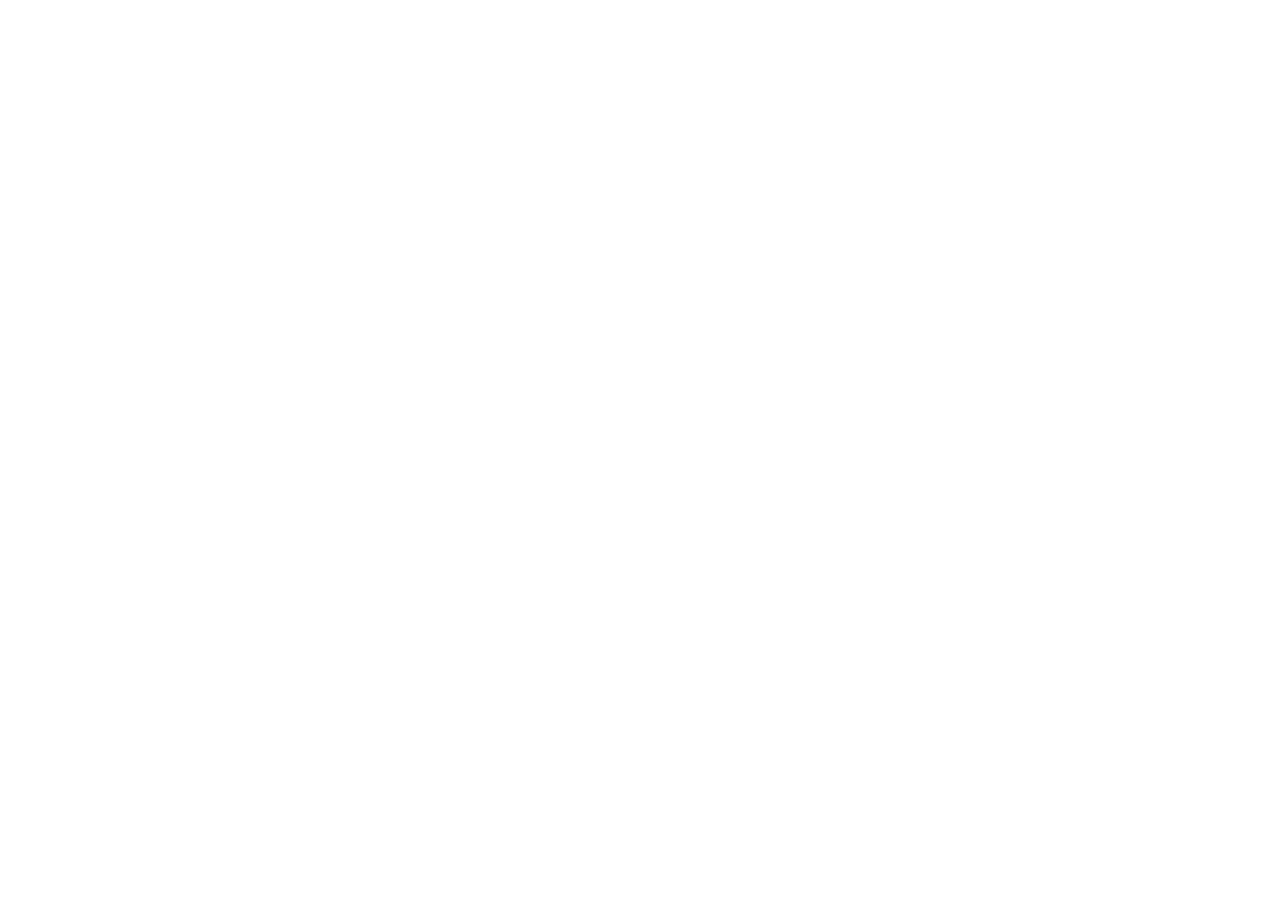
==== index.html @ 7cabc25e "commit" ====
<!DOCTYPE html>
<html lang="en">
<head>
    <meta charset="UTF-8">
    <meta http-equiv="X-UA-Compatible" content="IE=edge">
    <meta name="viewport" content="width=device-width, initial-scale=1.0">
    <title>Document</title>
</head>
<body>
    
</body>
</html>
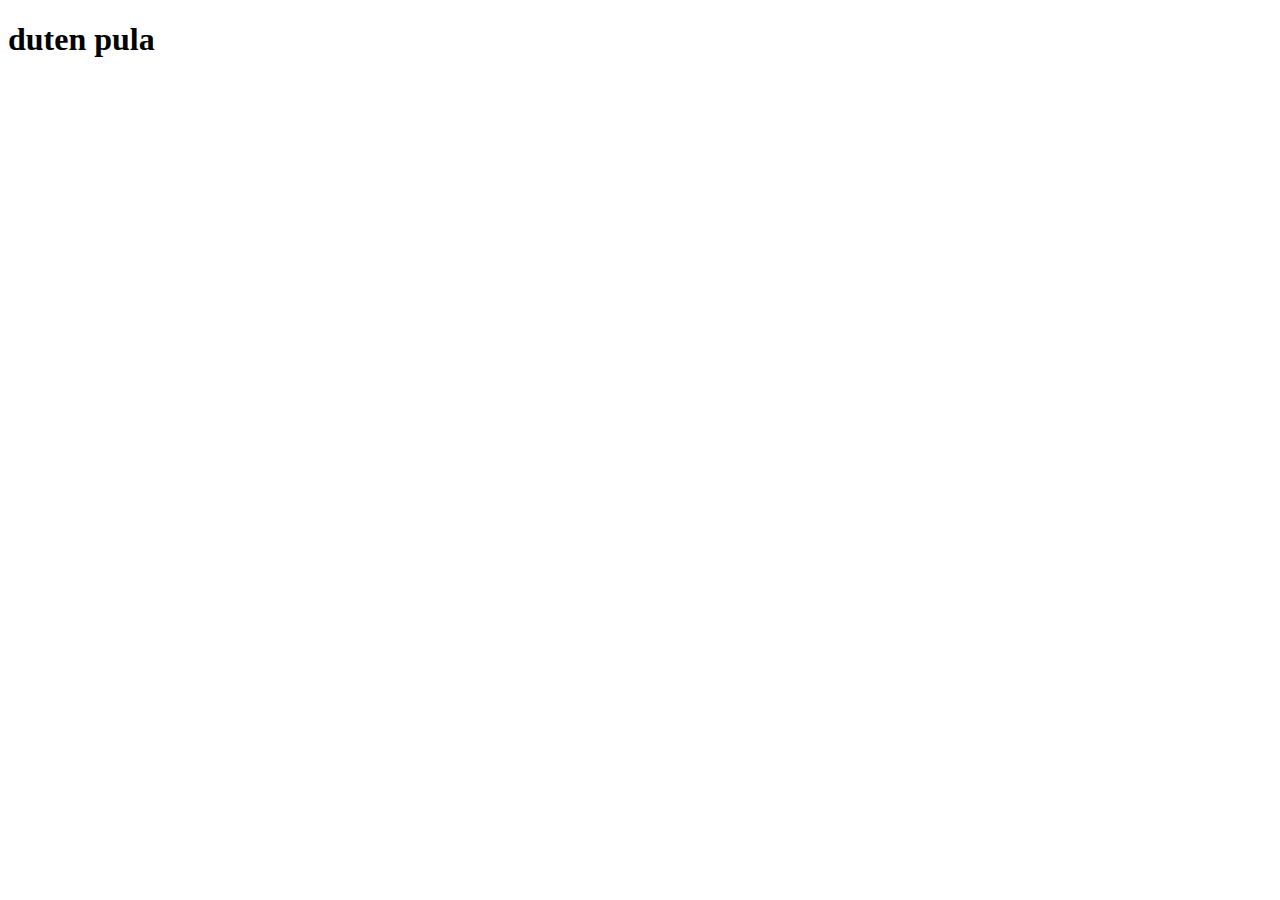
==== commit c82ee465: "add index.html" ====
--- a/index.html
+++ b/index.html
@@ -7,6 +7,8 @@
     <title>Document</title>
 </head>
 <body>
-    
+    <h1>duten pula
+        
+    </h1>
 </body>
 </html>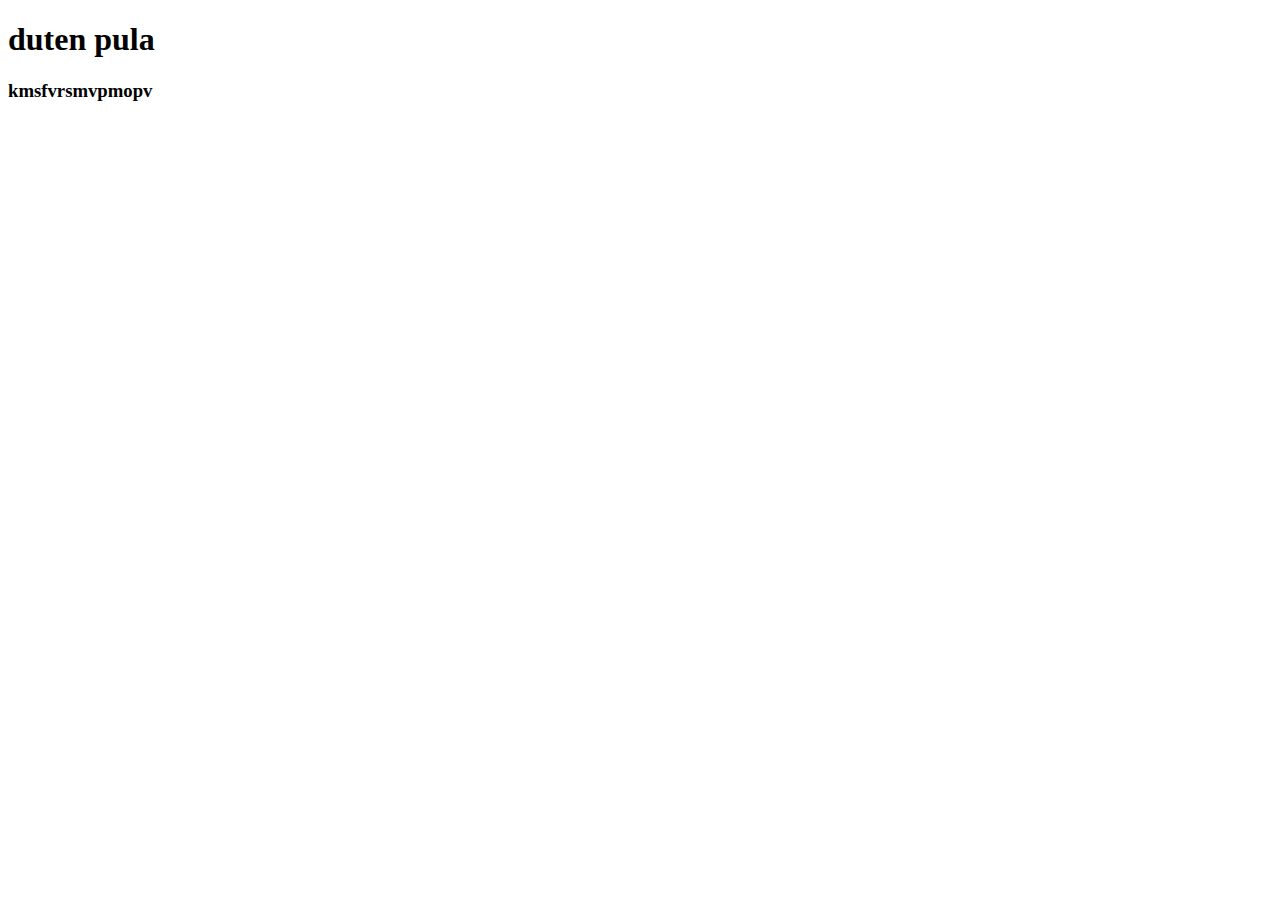
==== commit 3645b00f: "editfile" ====
--- a/index.html
+++ b/index.html
@@ -10,5 +10,6 @@
     <h1>duten pula
         
     </h1>
+    <h3>kmsfvrsmvpmopv</h3>
 </body>
 </html>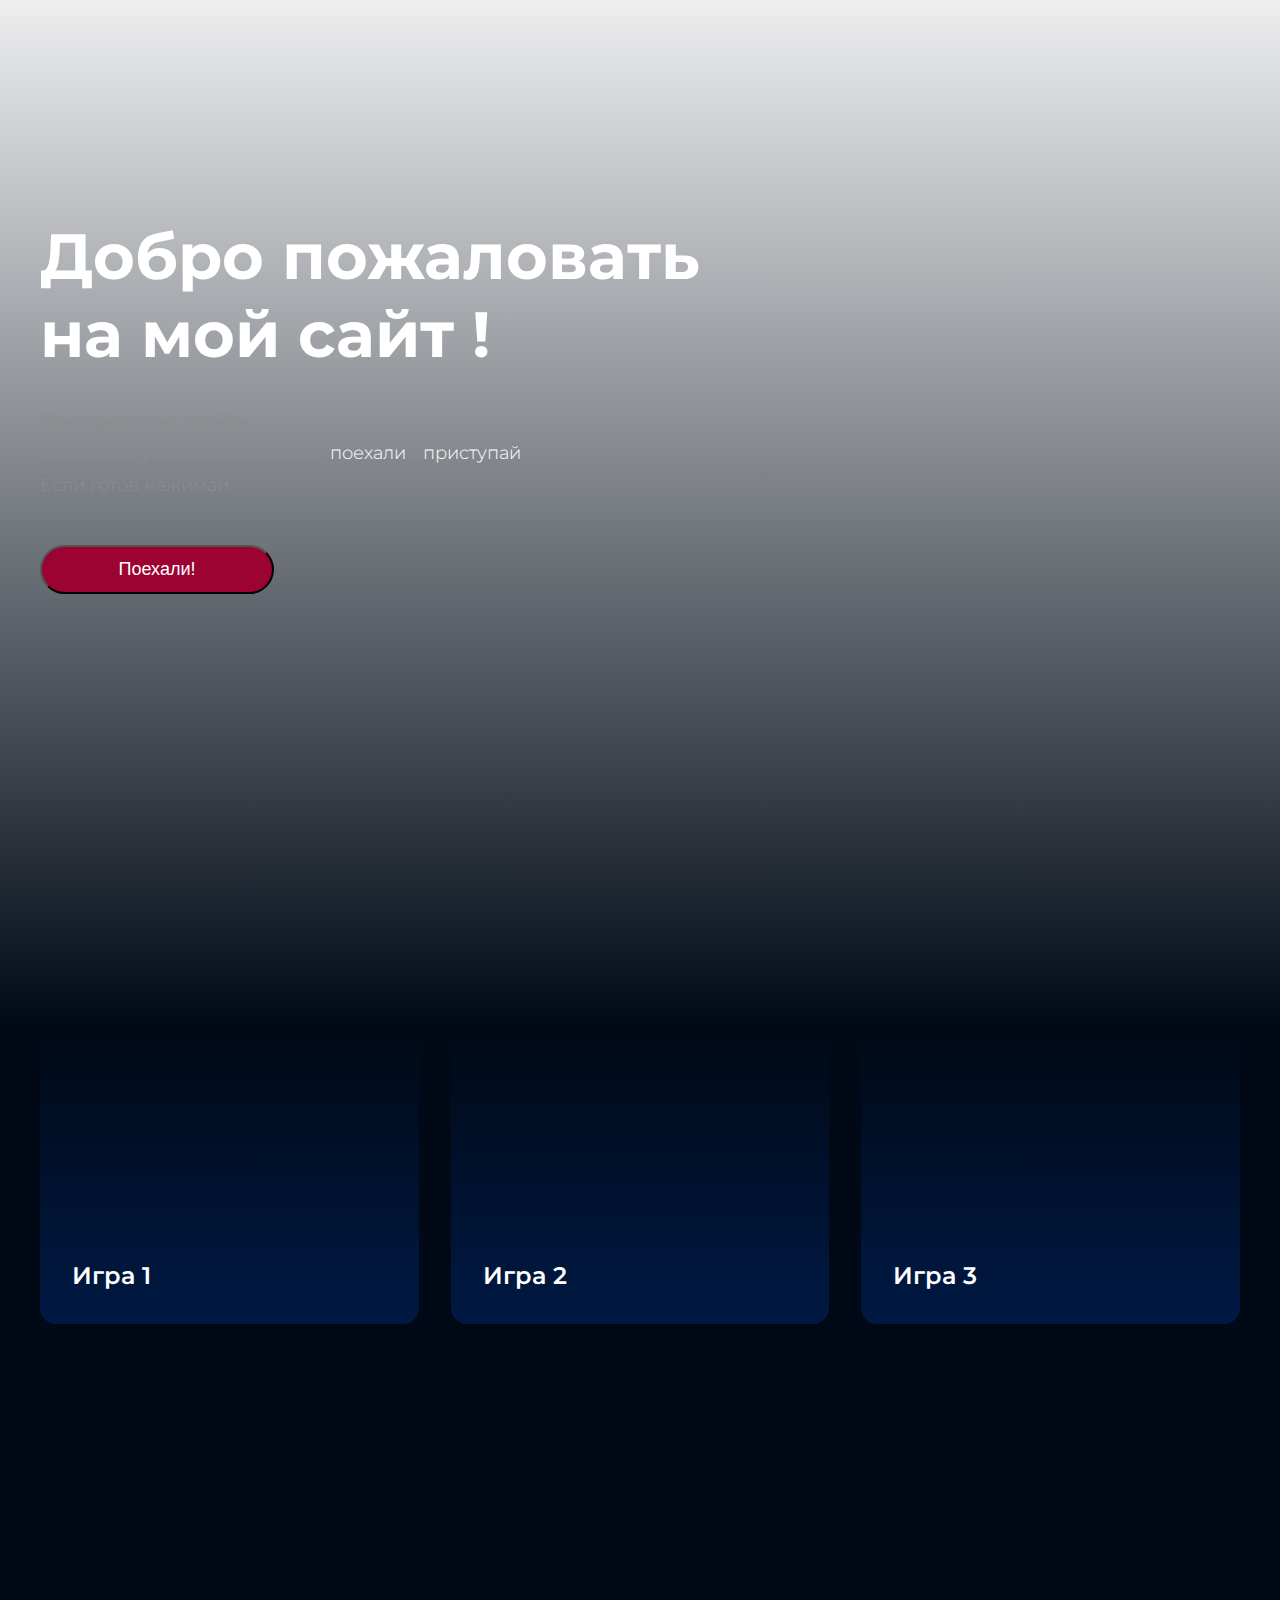
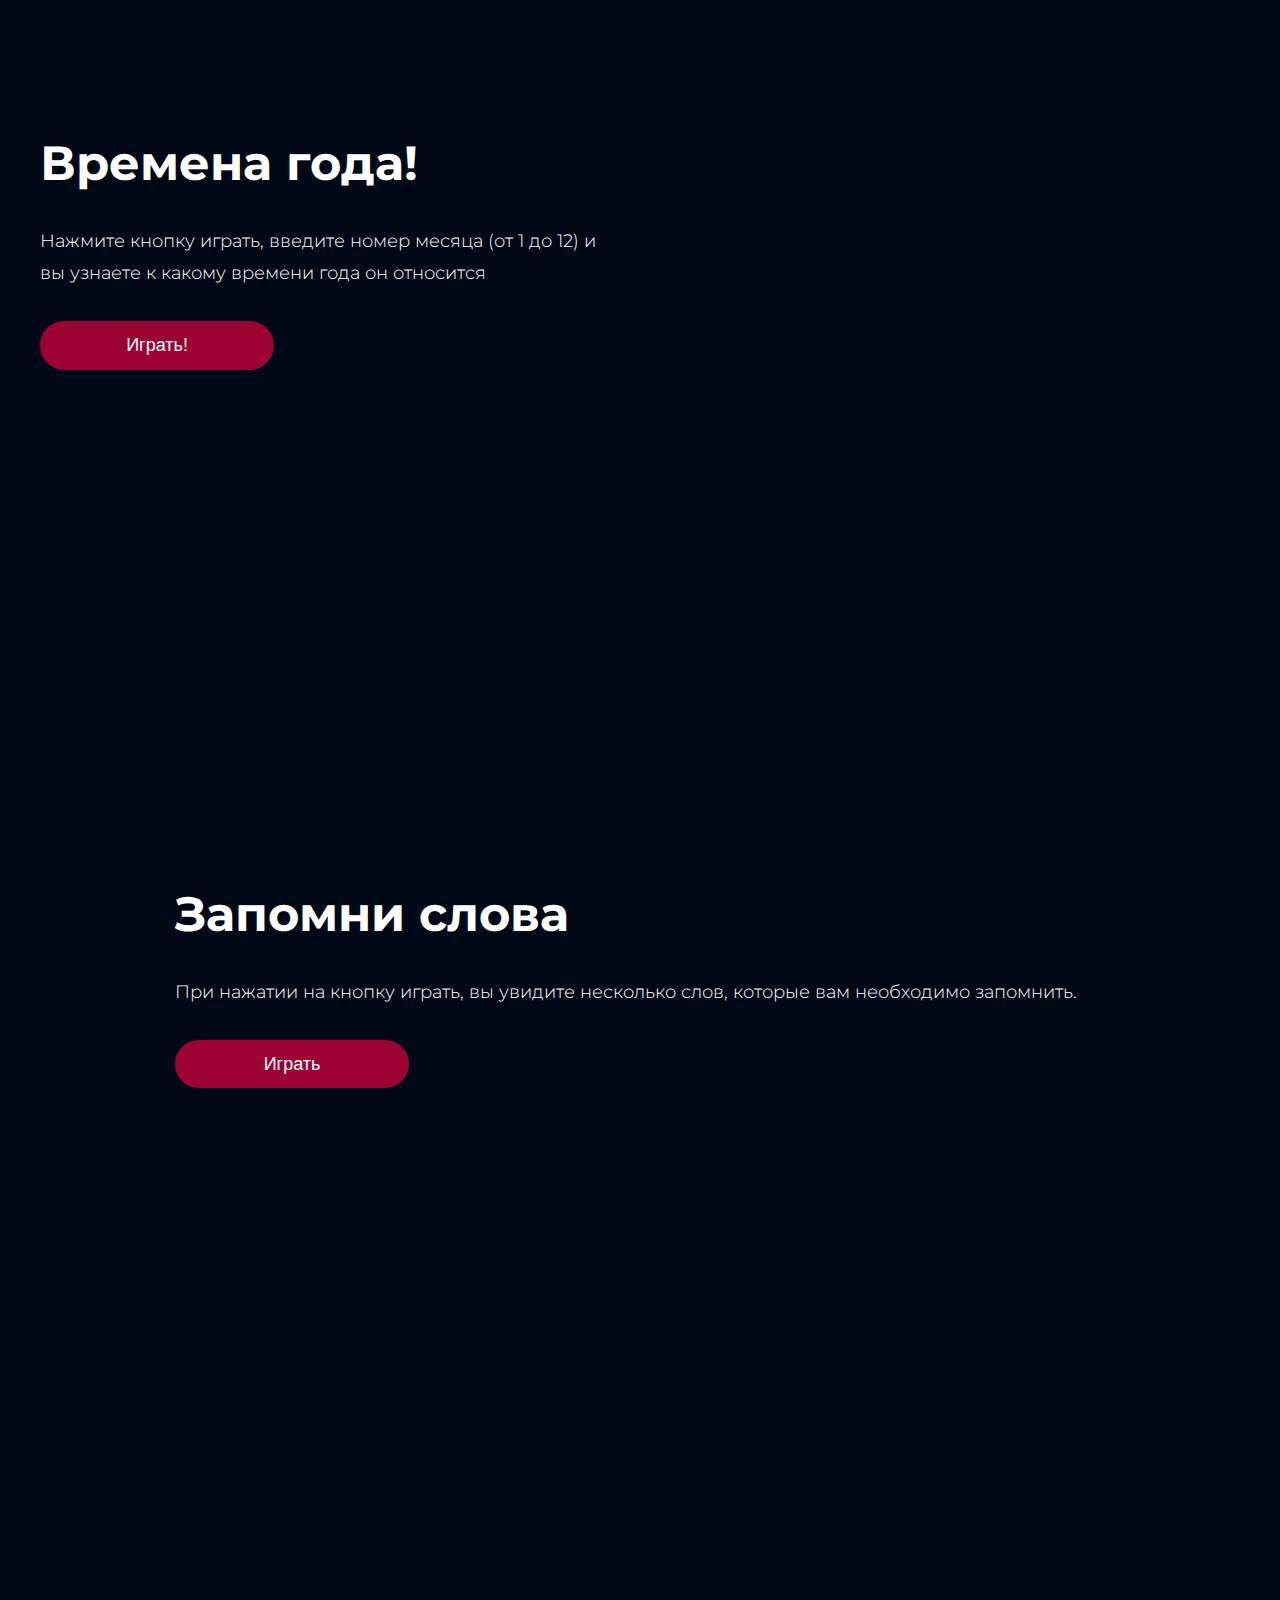
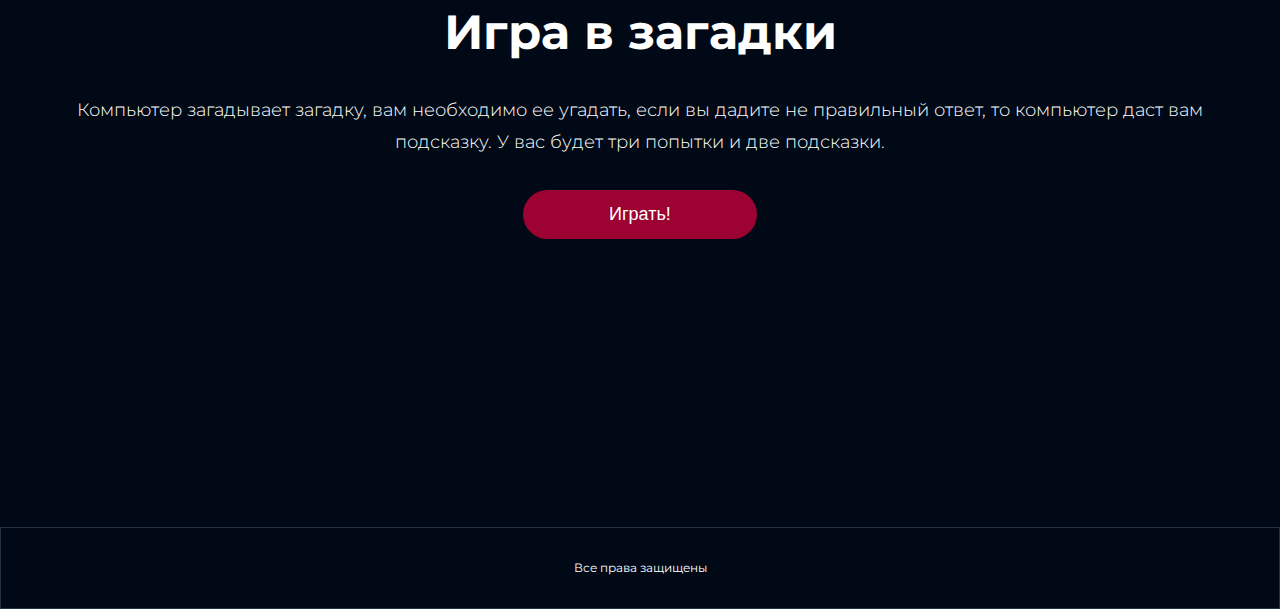
==== commit da4e522e: "my dz" ====
--- a/index.html
+++ b/index.html
@@ -1,15 +1,79 @@
 <!DOCTYPE html>
 <html lang="en">
-<head>
-    <meta charset="UTF-8">
-    <meta http-equiv="X-UA-Compatible" content="IE=edge">
-    <meta name="viewport" content="width=device-width, initial-scale=1.0">
+  <head>
+    <meta charset="UTF-8" />
+    <meta http-equiv="X-UA-Compatible" content="IE=edge" />
+    <meta name="viewport" content="width=device-width, initial-scale=1.0" />
     <title>Document</title>
-</head>
-<body>
-    <h1>duten pula
-        
-    </h1>
-    <h3>kmsfvrsmvpmopv</h3>
-</body>
-</html>+    <link rel="stylesheet" href="./style.css" />
+    <link rel="preconnect" href="https://fonts.googleapis.com" />
+    <link rel="preconnect" href="https://fonts.gstatic.com" crossorigin />
+    <link
+      href="https://fonts.googleapis.com/css2?family=Montserrat:wght@400;600;700&display=swap"
+      rel="stylesheet"
+    />
+  </head>
+  <body>
+    <div class="top center">
+      <div class="top-content">
+        <h1 class="title-top-content">Добро пожаловать на мой сайт !</h1>
+        <p class="text-top-content">
+          Вам предстоит пройти несколько увлекательных игр. Если готов нажимай
+          <a class="links-top-content" href="#">поехали</a>и&nbsp<a
+            class="links-top-content"
+            href="#"
+            >приступай</a
+          >
+        </p>
+        <button class="button-top-content">Поехали!</button>
+      </div>
+    </div>
+    <div class="top-fon center">
+      <div class="content-hw-two">
+        <div class="hw-two-img-one">
+          <a class="hw-two-links" href="#">Игра 1</a>
+        </div>
+        <div class="hw-two-img-two">
+          <a class="hw-two-links" href="#">Игра 2</a>
+        </div>
+        <div class="hw-two-img-three">
+          <a class="hw-two-links" href="#">Игра 3</a>
+        </div>
+      </div>
+      <div class="hw-three">
+        <div class="content-hw-three">
+          <h1 class="title-hw-three">Времена года!</h1>
+          <p class="text-hw-three">
+            Нажмите кнопку играть, введите номер месяца (от 1 до 12) и вы
+            узнаете к какому времени года он относится
+          </p>
+          <button class="button-hw-three"><a href="#">Играть!</a></button>
+        </div>
+        <img class="img-hw-three" src="./img/img-hw-3.png" alt="" />
+      </div>
+      <div class="hw-four">
+        <img class="img-hw-four" src="./img/hw-four.png" alt="" />
+        <div class="content-hw-four">
+          <h1 class="title-hw-four">Запомни слова</h1>
+          <p class="text-hw-four">
+            При нажатии на кнопку играть, вы увидите несколько слов, которые вам
+            необходимо запомнить.
+          </p>
+          <button class="button-hw-three"><a href="#">Играть</a></button>
+        </div>
+      </div>
+    </div>
+    <div class="hw-five">
+      <h1 class="title-hw-five">Игра в загадки</h1>
+      <p class="text-hw-five">
+        Компьютер загадывает загадку, вам необходимо ее угадать, если вы дадите
+        не правильный ответ, то компьютер даст вам подсказку. У вас будет три
+        попытки и две подсказки.
+      </p>
+      <button class="button-hw-three"><a href="#">Играть!</a></button>
+    </div>
+    <footer class="footer">
+      <p class="footer-text">Все права защищены</p>
+    </footer>
+  </body>
+</html>
--- a/style.css
+++ b/style.css
@@ -0,0 +1,360 @@
+@charset "UTF-8";
+* {
+  margin: 0;
+  padding: 0;
+}
+
+body {
+  font-family: "Montserrat", sans-serif;
+}
+
+.center {
+  padding-left: calc(50% - 600px);
+  padding-right: calc(50% - 600px);
+}
+
+.top {
+  width: 1200px;
+  height: 1024px;
+  background: linear-gradient(180deg, rgba(0, 0, 0, 0) -7.35%, #000915 100%), url(./img/fon-img.png);
+}
+
+.top-content {
+  padding-top: 217px;
+}
+
+.title-top-content {
+  font-style: normal;
+  font-weight: 700;
+  font-size: 64px;
+  line-height: 78px;
+  display: flex;
+  align-items: center;
+  color: #ffffff;
+  width: 750px;
+}
+
+.text-top-content {
+  font-style: normal;
+  font-weight: 300;
+  font-size: 18px;
+  line-height: 32px;
+  display: flex;
+  align-items: center;
+  color: #8e8c8c;
+  width: 481px;
+  padding-top: 32px;
+}
+
+.button-top-content {
+  width: 234.06px;
+  height: 48.6px;
+  left: 120px;
+  top: 482.11px;
+  background: #9c0332;
+  border-radius: 30px;
+  font-style: normal;
+  font-weight: 400;
+  font-size: 18px;
+  line-height: 22px;
+  color: #ffffff;
+  margin-top: 44px;
+}
+
+button:hover {
+  background-color: #8e8c8c;
+  transition: 1s;
+}
+
+.links-top-content {
+  color: #ffffff;
+  text-decoration: none;
+}
+
+.top-fon {
+  background: #000915;
+}
+
+.content-hw-two {
+  display: flex;
+  gap: 32px;
+  padding-bottom: 128px;
+}
+
+.hw-two-img-one {
+  background: linear-gradient(180deg, rgba(39, 1, 15, 0) 0%, #001944 100%), url(./img/игра\ 1.png);
+  width: 379px;
+  height: 300px;
+  left: 120px;
+  top: 1152px;
+  display: flex;
+  align-items: flex-end;
+  border-radius: 16px;
+}
+
+.hw-two-img-two {
+  background: linear-gradient(180deg, rgba(39, 1, 15, 0) 0%, #001944 100%), url(./img/игра\ 2.png);
+  width: 379px;
+  height: 300px;
+  left: 120px;
+  top: 1152px;
+  display: flex;
+  align-items: flex-end;
+  border-radius: 16px;
+}
+
+.hw-two-img-three {
+  background: linear-gradient(180deg, rgba(39, 1, 15, 0) 0%, #001944 100%), url(./img/игра\ 3.png);
+  width: 379px;
+  height: 300px;
+  left: 120px;
+  top: 1152px;
+  display: flex;
+  align-items: flex-end;
+  border-radius: 16px;
+}
+
+.hw-two-links {
+  position: absolute;
+  font-style: normal;
+  font-weight: 600;
+  font-size: 24px;
+  line-height: 32px;
+  color: #ffffff;
+  text-decoration: none;
+  margin: 32px 32px;
+}
+
+.hw-three {
+  display: flex;
+  padding-bottom: 233px;
+}
+
+.content-hw-three {
+  padding-top: 282px;
+}
+
+.title-hw-three {
+  font-style: normal;
+  font-weight: 700;
+  font-size: 48px;
+  line-height: 59px;
+  color: #ffffff;
+}
+
+.text-hw-three {
+  font-style: normal;
+  font-weight: 300;
+  font-size: 18px;
+  line-height: 32px;
+  color: #ffffff;
+  padding-top: 32px;
+  width: 584px;
+}
+
+.button-hw-three {
+  width: 234.06px;
+  height: 48.6px;
+  left: 0px;
+  top: 187px;
+  background: #9c0332;
+  border-radius: 30px;
+  margin-top: 32px;
+  cursor: pointer;
+  border: none;
+}
+.button-hw-three a {
+  font-style: normal;
+  font-weight: 400;
+  font-size: 18px;
+  line-height: 22px;
+  color: #ffffff;
+  text-decoration: none;
+}
+
+.img-hw-three {
+  padding-top: 233px;
+  padding-left: 135px;
+}
+
+.hw-four {
+  display: flex;
+  padding-bottom: 239px;
+}
+.hw-four .img-hw-four {
+  padding-top: 239px;
+}
+.hw-four .content-hw-four {
+  padding-left: 135px;
+  padding-top: 282px;
+}
+.hw-four .title-hw-four {
+  font-style: normal;
+  font-weight: 700;
+  font-size: 48px;
+  line-height: 59px;
+  display: flex;
+  align-items: center;
+  color: #ffffff;
+}
+.hw-four .text-hw-four {
+  font-style: normal;
+  font-weight: 300;
+  font-size: 18px;
+  line-height: 32px;
+  display: flex;
+  align-items: center;
+  color: #ffffff;
+  padding-top: 32px;
+}
+
+.hw-five {
+  padding-top: 276px;
+  padding-bottom: 288px;
+  display: flex;
+  flex-direction: column;
+  align-items: center;
+  background: linear-gradient(180deg, #000915 -50%, rgba(0, 0, 0, 0) 100%), linear-gradient(180deg, rgba(0, 0, 0, 0) 100%, #000915 100%), url(./img/hw-five.png), #000915;
+}
+.hw-five .title-hw-five {
+  font-style: normal;
+  font-weight: 700;
+  font-size: 48px;
+  line-height: 59px;
+  display: flex;
+  align-items: center;
+  text-align: center;
+  color: #ffffff;
+}
+.hw-five .text-hw-five {
+  width: 1200px;
+  font-style: normal;
+  font-weight: 300;
+  font-size: 18px;
+  line-height: 32px;
+  display: flex;
+  align-items: center;
+  text-align: center;
+  color: #ffffff;
+  padding-top: 32px;
+}
+
+.footer {
+  height: 80px;
+  background: #000915;
+  border: 1px solid rgba(184, 212, 255, 0.2);
+}
+.footer .footer-text {
+  font-style: normal;
+  font-weight: 400;
+  font-size: 12px;
+  line-height: 15px;
+  color: #ffffff;
+  text-align: center;
+  padding: 32px;
+}
+
+@media (max-width: 1250px) {
+  .center {
+    padding-left: calc(50% - 171.5px);
+    padding-right: calc(50% - 171.5px);
+  }
+  .top {
+    max-width: 343px;
+  }
+  .top-content {
+    display: flex;
+    flex-direction: column;
+    align-items: center;
+  }
+  .title-top-content {
+    font-size: 32px;
+    line-height: 39px;
+    width: 343px;
+    height: 77.44px;
+    text-align: center;
+  }
+  .text-top-content {
+    font-size: 14px;
+    line-height: 22px;
+    width: 343px;
+    height: 66px;
+    text-align: center;
+  }
+  .content-hw-two {
+    display: flex;
+    flex-direction: column;
+    margin-top: -105px;
+  }
+  .content-hw-two .hw-two-img-one {
+    width: 343px;
+    height: 300px;
+  }
+  .content-hw-two .hw-two-img-two {
+    width: 343px;
+    height: 300px;
+  }
+  .content-hw-two .hw-two-img-three {
+    width: 343px;
+    height: 300px;
+  }
+  .hw-three {
+    display: flex;
+    flex-direction: column;
+  }
+  .content-hw-three {
+    display: flex;
+    flex-direction: column;
+    align-items: center;
+    padding-top: 15px;
+  }
+  .content-hw-three .title-hw-three {
+    display: contents;
+    font-size: 32px;
+    line-height: 39px;
+    width: 243px;
+    height: 39px;
+  }
+  .content-hw-three .text-hw-three {
+    font-size: 14px;
+    line-height: 22px;
+    width: 343px;
+    height: 66px;
+    text-align: center;
+  }
+  .img-hw-three {
+    padding-top: 64px;
+    padding-left: 17px;
+  }
+  .hw-four {
+    display: flex;
+    flex-direction: column-reverse;
+    margin-top: -425px;
+  }
+  .content-hw-four {
+    display: grid;
+    justify-content: end;
+    justify-items: center;
+  }
+  .content-hw-four .text-hw-four {
+    font-size: 14px;
+    line-height: 22px;
+    width: 343px;
+    height: 66px;
+    text-align: center;
+    margin-top: 32px;
+  }
+  .content-hw-four .title-hw-four {
+    font-size: 32px;
+    line-height: 39px;
+    width: 264px;
+    height: 39px;
+    text-align: center;
+  }
+  .img-hw-four {
+    margin-top: -190px;
+  }
+  .hw-five {
+    margin-top: -400px;
+  }
+}/*# sourceMappingURL=style.css.map */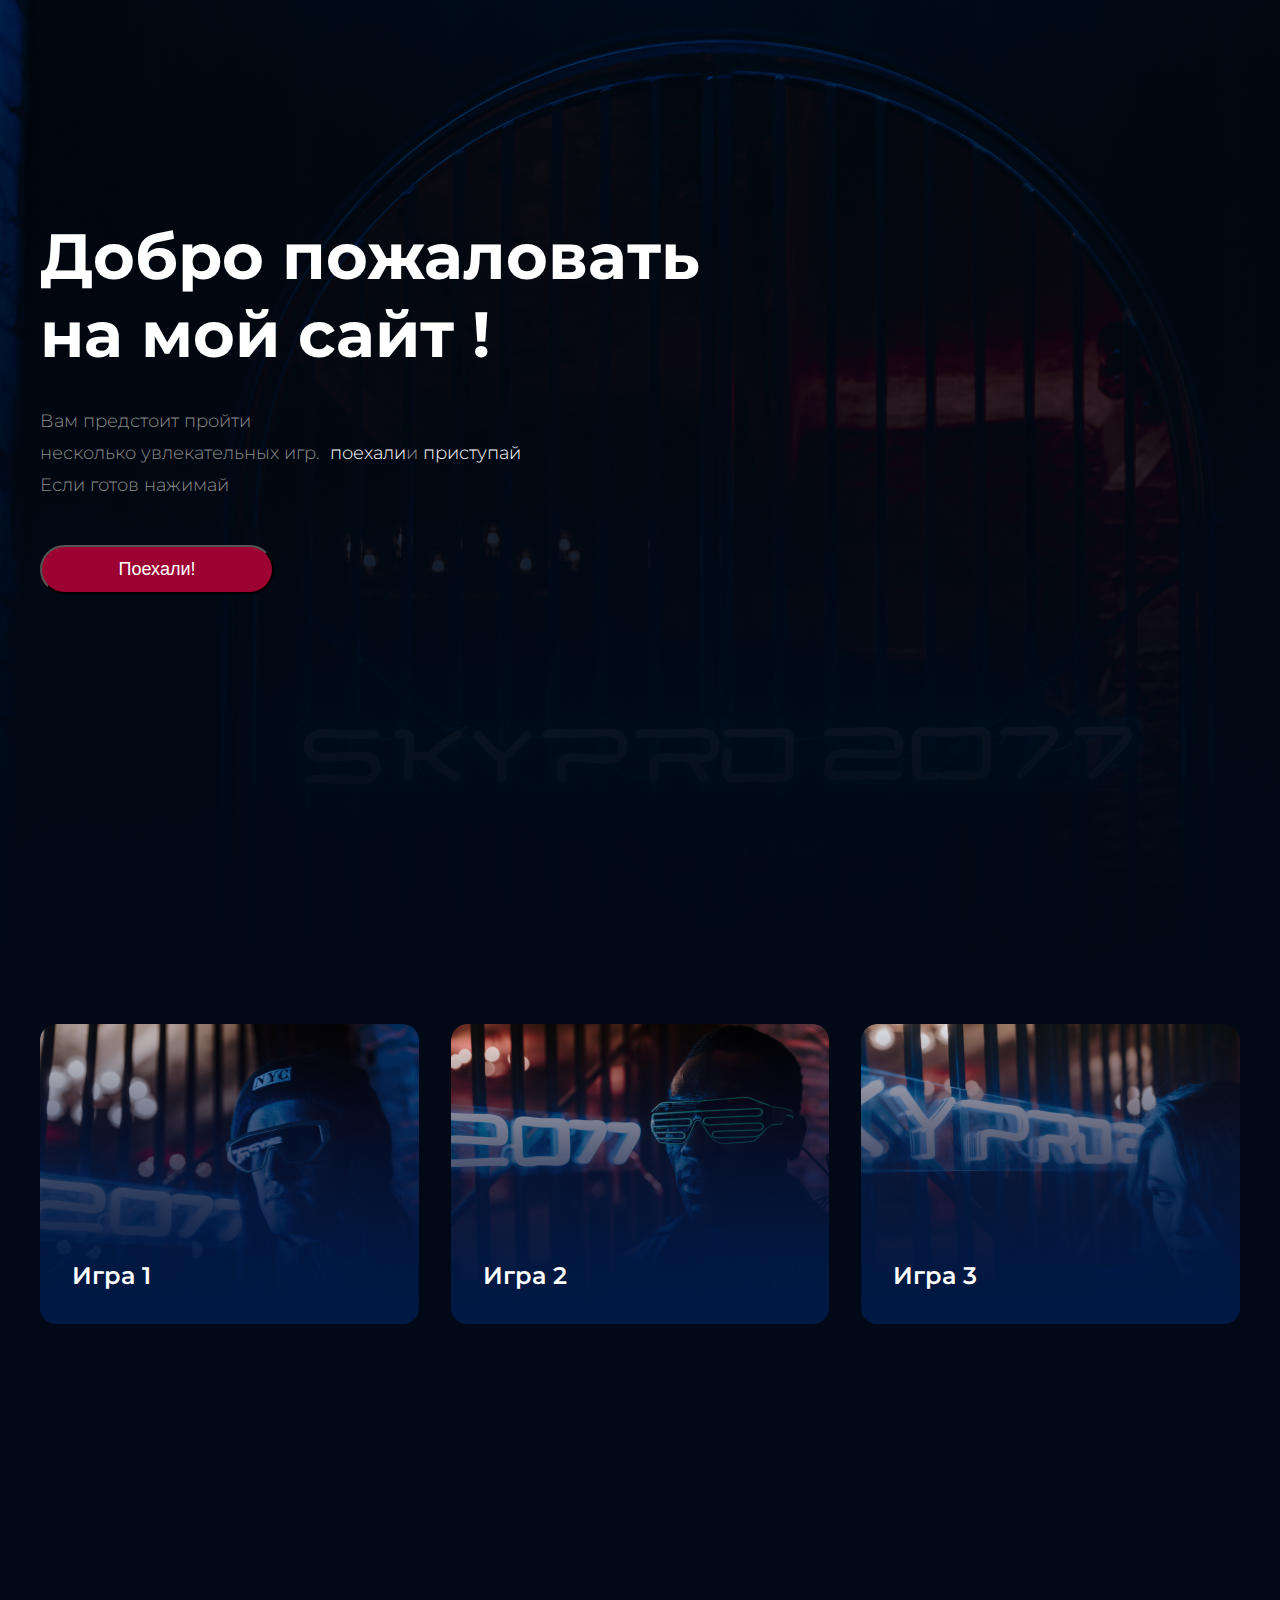
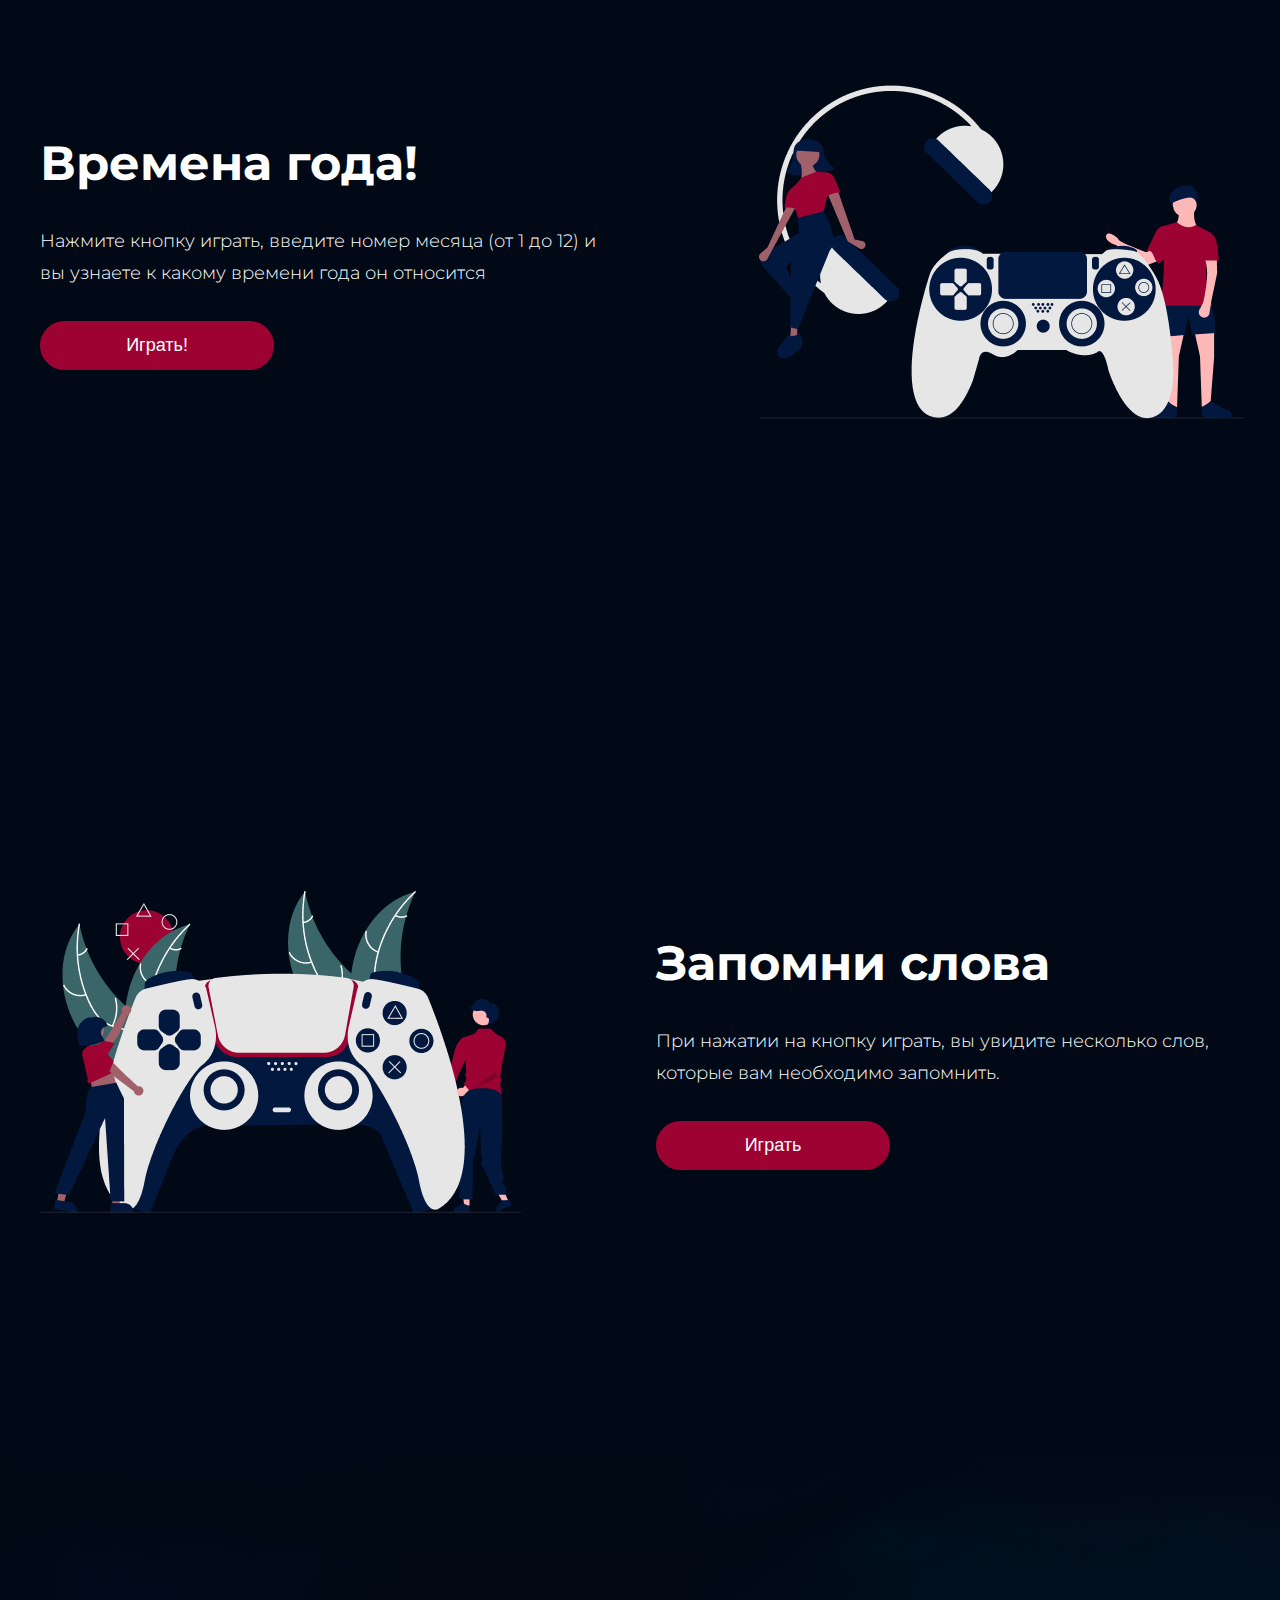
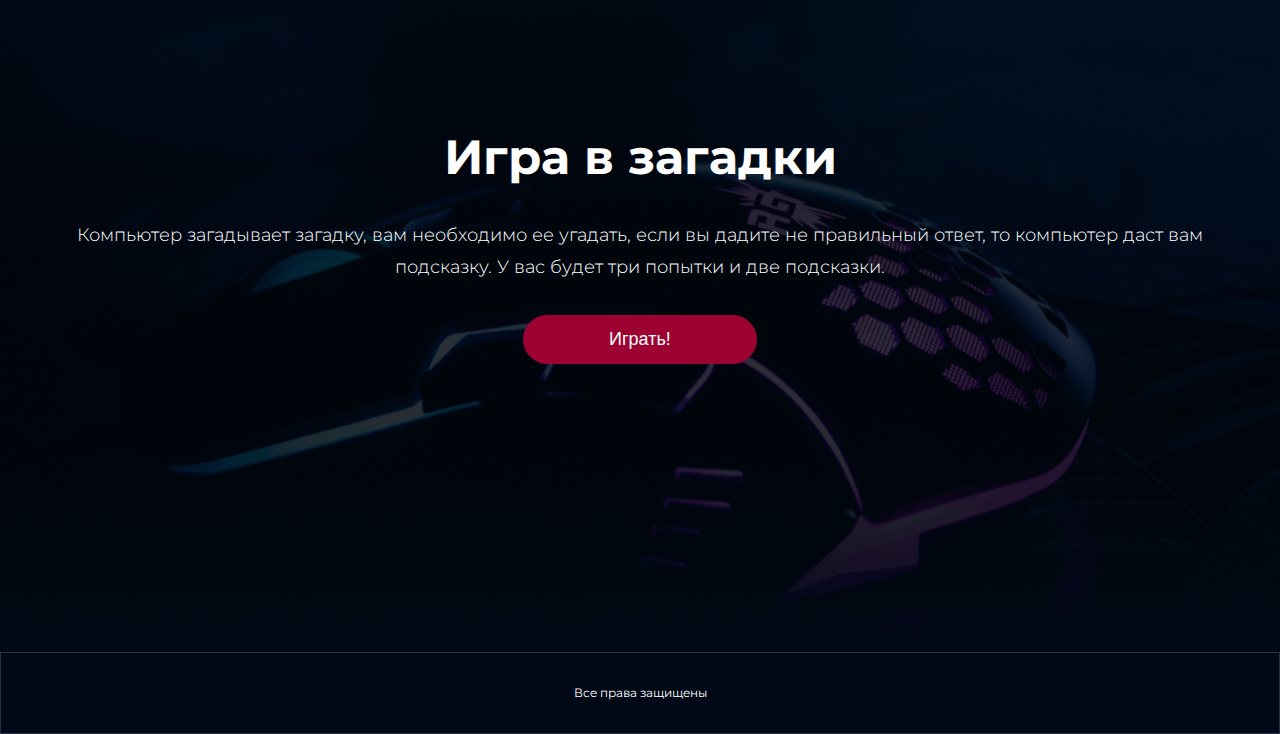
==== commit db01b38a: "16.02.2023" ====
--- a/index.html
+++ b/index.html
@@ -59,7 +59,9 @@
             При нажатии на кнопку играть, вы увидите несколько слов, которые вам
             необходимо запомнить.
           </p>
-          <button class="button-hw-three"><a href="#">Играть</a></button>
+          <button onclick="startGame()" class="button-hw-three">
+            <a href="#">Играть</a>
+          </button>
         </div>
       </div>
     </div>
@@ -75,5 +77,6 @@
     <footer class="footer">
       <p class="footer-text">Все права защищены</p>
     </footer>
+    <script src="./game.js"></script>
   </body>
 </html>
